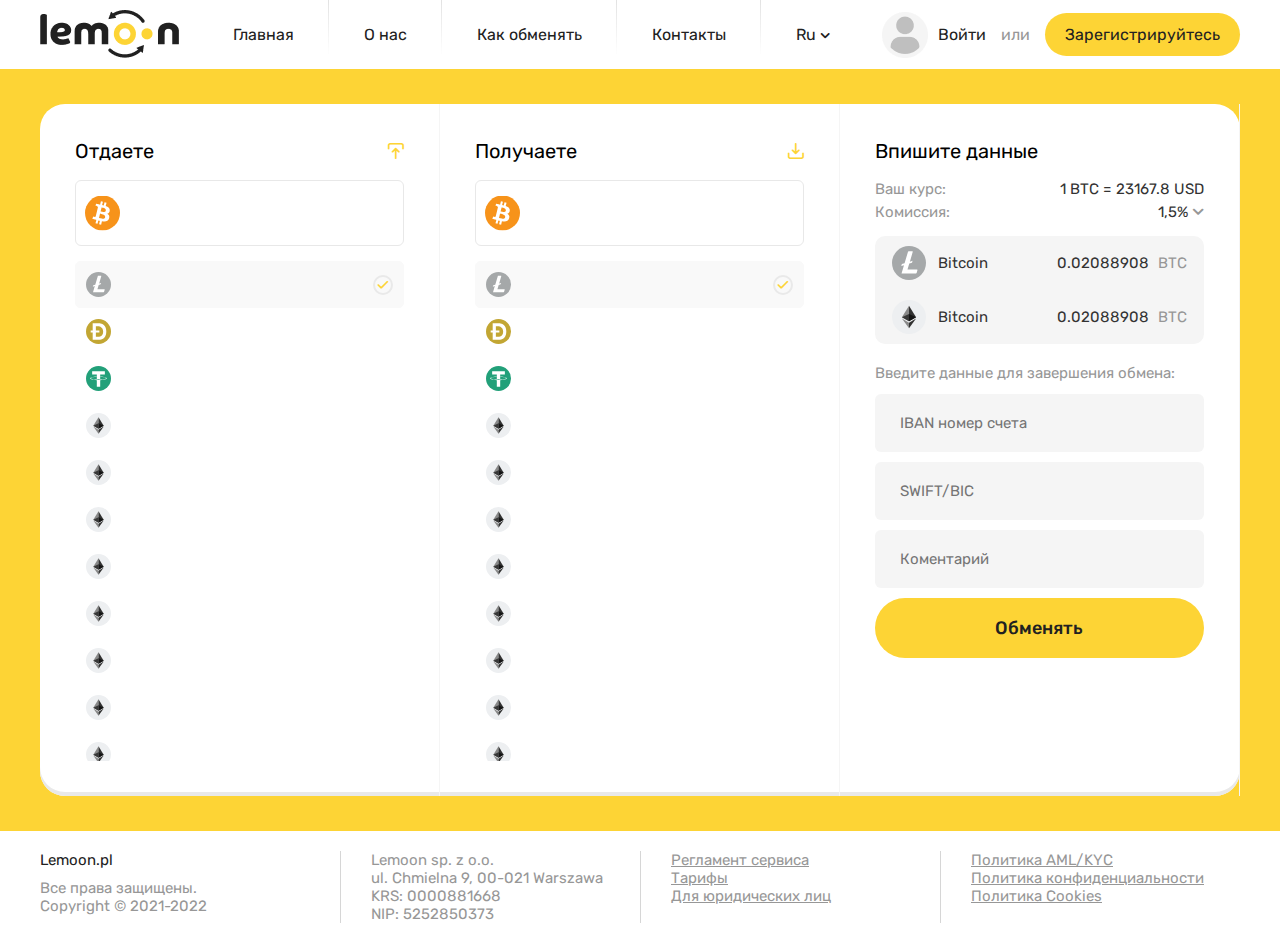
==== index.html @ 30940a83 "Add files via upload" ====
<!DOCTYPE html>

<html lang="ru">
	<!--Заголовок страницы, контейнер для других важных данных (не отображается)-->
	<head>
		<!--Заголовок страницы-->
		<title>Title</title>
		<link
			rel="icon"
			type="image/x-icon"
			sizes="192x192"
			href="img/favicon.ico"
		/>
		<!--===============================-->
		<!--Libs-->

			<!--JQ--><script src="libs/jquery.js"></script>

		<!--===============================-->
		<!--Css-->
			<link rel="stylesheet" href="css/style.css" />
		<!--===============================-->
		<meta charset="utf-8">
		<meta name="viewport" content="width=device-width">
		<meta name="format-detection" content="telephone=no">
	</head>
	<!-- Отображаемое тело страницы -->
	<body>
		<header class="header">
			<div class="container">
				<div class="header__body">
					<div class="menu__icon">
						<span></span>
					</div>
					<a href="" class="header__logo">
						<img src="img/header/Logo.png" alt="">	
					</a>
					<div data-da=".burger__wrapper, 767, last" class="header-nav">
						<a href="" class="header-nav__link">
							Главная
						</a>
						<a href="" class="header-nav__link">
							О нас
						</a>
						<a href="" class="header-nav__link">
							Как обменять
						</a>
						<a href="" class="header-nav__link">
							Контакты
						</a>
						<div data-da=".footer__body, 767, last" class="header-nav__link header-nav-language__wrapper">
							<span class="header-nav-language">
								Ru <span class="icon-pointer"></span>
							</span>
						</div>
					</div>
					<div class="header-button header-button_pc">
						<a href="" class="header-button__link header-button__link_to-come-in">
							<img src="img/header/1.png" alt="	">
							<span>Войти</span>	
						</a>
						<span>или</span>
						<a href="" class="header-button__link header-button__link_register">
							Зарегистрируйтесь
						</a>
					</div>
					<div class="header-button header-button_mb">
						<span class="icon-human-circle"></span>
					</div>

				</div>
				<div class="burger">
					<div class="burger__heder">
						
					</div>
					<div class="burger__wrapper">
						
					</div>
					<div class="burger__footer">
						
					</div>
				</div>
			</div>
		</header>
		<div class="index-calculator">
			<div class="container">
				<div class="index-calculator__body">
					<div class="index-calculator__blok index-calculator-blok-list">
						<div class="index-calculator-blok-list__title">
							<span class="index-calculator-blok-list__title-text">
								Отдаете
							</span>
							<span class="index-calculator-blok-list__title-icon icon-pointer-top"></span>
						</div>
						<div class="index-calculator-blok-list__input">
							<img src="img/index-calculator/5.svg" alt="">
							<input type="" name="">
						</div>
						<div class="index-calculator-blok-list__list">
							<div class="index-calculator-blok-list__link _active">
								<span>
									<img src="img/index-calculator/1.svg" alt="">
									<span class="index-calculator-blok-list__text">
										Bitcoin (BTC)
									</span>
								</span>
								<div class="index-calculator-blok-list__icon">
									<span class="icon-jackdaw-s"></span>
								</div>
							</div>
							<div class="index-calculator-blok-list__link">
								<span>
									<img src="img/index-calculator/2.svg" alt="">
									<span class="index-calculator-blok-list__text">
										Bitcoin (BTC)
									</span>
								</span>
								<div class="index-calculator-blok-list__icon">
									<span class="icon-jackdaw-s"></span>
								</div>
							</div>
							<div class="index-calculator-blok-list__link">
								<span>
									<img src="img/index-calculator/3.svg" alt="">
									<span class="index-calculator-blok-list__text">
										Bitcoin (BTC)
									</span>
								</span>
								<div class="index-calculator-blok-list__icon">
									<span class="icon-jackdaw-s"></span>
								</div>
							</div>
							<div class="index-calculator-blok-list__link">
								<span>
									<img src="img/index-calculator/4.svg" alt="">
									<span class="index-calculator-blok-list__text">
										Bitcoin (BTC)
									</span>
								</span>
								<div class="index-calculator-blok-list__icon">
									<span class="icon-jackdaw-s"></span>
								</div>
							</div>
							<div class="index-calculator-blok-list__link">
								<span>
									<img src="img/index-calculator/4.svg" alt="">
									<span class="index-calculator-blok-list__text">
										Bitcoin (BTC)
									</span>
								</span>
								<div class="index-calculator-blok-list__icon">
									<span class="icon-jackdaw-s"></span>
								</div>
							</div>
							<div class="index-calculator-blok-list__link">
								<span>
									<img src="img/index-calculator/4.svg" alt="">
									<span class="index-calculator-blok-list__text">
										Bitcoin (BTC)
									</span>
								</span>
								<div class="index-calculator-blok-list__icon">
									<span class="icon-jackdaw-s"></span>
								</div>
							</div>
							<div class="index-calculator-blok-list__link">
								<span>
									<img src="img/index-calculator/4.svg" alt="">
									<span class="index-calculator-blok-list__text">
										Bitcoin (BTC)
									</span>
								</span>
								<div class="index-calculator-blok-list__icon">
									<span class="icon-jackdaw-s"></span>
								</div>
							</div>
							<div class="index-calculator-blok-list__link">
								<span>
									<img src="img/index-calculator/4.svg" alt="">
									<span class="index-calculator-blok-list__text">
										Bitcoin (BTC)
									</span>
								</span>
								<div class="index-calculator-blok-list__icon">
									<span class="icon-jackdaw-s"></span>
								</div>
							</div>
							<div class="index-calculator-blok-list__link">
								<span>
									<img src="img/index-calculator/4.svg" alt="">
									<span class="index-calculator-blok-list__text">
										Bitcoin (BTC)
									</span>
								</span>
								<div class="index-calculator-blok-list__icon">
									<span class="icon-jackdaw-s"></span>
								</div>
							</div>
							<div class="index-calculator-blok-list__link">
								<span>
									<img src="img/index-calculator/4.svg" alt="">
									<span class="index-calculator-blok-list__text">
										Bitcoin (BTC)
									</span>
								</span>
								<div class="index-calculator-blok-list__icon">
									<span class="icon-jackdaw-s"></span>
								</div>
							</div>
							<div class="index-calculator-blok-list__link">
								<span>
									<img src="img/index-calculator/4.svg" alt="">
									<span class="index-calculator-blok-list__text">
										Bitcoin (BTC)
									</span>
								</span>
								<div class="index-calculator-blok-list__icon">
									<span class="icon-jackdaw-s"></span>
								</div>
							</div>
							<div class="index-calculator-blok-list__link">
								<span>
									<img src="img/index-calculator/4.svg" alt="">
									<span class="index-calculator-blok-list__text">
										Bitcoin (BTC)
									</span>
								</span>
								<div class="index-calculator-blok-list__icon">
									<span class="icon-jackdaw-s"></span>
								</div>
							</div>
							<div class="index-calculator-blok-list__link">
								<span>
									<img src="img/index-calculator/4.svg" alt="">
									<span class="index-calculator-blok-list__text">
										Bitcoin (BTC)
									</span>
								</span>
								<div class="index-calculator-blok-list__icon">
									<span class="icon-jackdaw-s"></span>
								</div>
							</div>
							<div class="index-calculator-blok-list__link">
								<span>
									<img src="img/index-calculator/4.svg" alt="">
									<span class="index-calculator-blok-list__text">
										Bitcoin (BTC)
									</span>
								</span>
								<div class="index-calculator-blok-list__icon">
									<span class="icon-jackdaw-s"></span>
								</div>
							</div>
							<div class="index-calculator-blok-list__link">
								<span>
									<img src="img/index-calculator/4.svg" alt="">
									<span class="index-calculator-blok-list__text">
										Bitcoin (BTC)
									</span>
								</span>
								<div class="index-calculator-blok-list__icon">
									<span class="icon-jackdaw-s"></span>
								</div>
							</div>
							<div class="index-calculator-blok-list__link">
								<span>
									<img src="img/index-calculator/4.svg" alt="">
									<span class="index-calculator-blok-list__text">
										Bitcoin (BTC)
									</span>
								</span>
								<div class="index-calculator-blok-list__icon">
									<span class="icon-jackdaw-s"></span>
								</div>
							</div>
							<div class="index-calculator-blok-list__link">
								<span>
									<img src="img/index-calculator/4.svg" alt="">
									<span class="index-calculator-blok-list__text">
										Bitcoin (BTC)
									</span>
								</span>
								<div class="index-calculator-blok-list__icon">
									<span class="icon-jackdaw-s"></span>
								</div>
							</div>
						</div>
					</div>
					<div class="index-calculator__blok index-calculator-blok-list">
						<div class="index-calculator-blok-list__title">
							<span class="index-calculator-blok-list__title-text">
								Получаете
							</span>
							<span class="index-calculator-blok-list__title-icon icon-pointer-botom"></span>
						</div>
						<div class="index-calculator-blok-list__input">
							<img src="img/index-calculator/5.svg" alt="">
							<input type="" name="">
						</div>
						<div class="index-calculator-blok-list__list">
							<div class="index-calculator-blok-list__link _active">
								<span>
									<img src="img/index-calculator/1.svg" alt="">
									<span class="index-calculator-blok-list__text">
										Bitcoin (BTC)
									</span>
								</span>
								<div class="index-calculator-blok-list__icon">
									<span class="icon-jackdaw-s"></span>
								</div>
							</div>
							<div class="index-calculator-blok-list__link">
								<span>
									<img src="img/index-calculator/2.svg" alt="">
									<span class="index-calculator-blok-list__text">
										Bitcoin (BTC)
									</span>
								</span>
								<div class="index-calculator-blok-list__icon">
									<span class="icon-jackdaw-s"></span>
								</div>
							</div>
							<div class="index-calculator-blok-list__link">
								<span>
									<img src="img/index-calculator/3.svg" alt="">
									<span class="index-calculator-blok-list__text">
										Bitcoin (BTC)
									</span>
								</span>
								<div class="index-calculator-blok-list__icon">
									<span class="icon-jackdaw-s"></span>
								</div>
							</div>
							<div class="index-calculator-blok-list__link">
								<span>
									<img src="img/index-calculator/4.svg" alt="">
									<span class="index-calculator-blok-list__text">
										Bitcoin (BTC)
									</span>
								</span>
								<div class="index-calculator-blok-list__icon">
									<span class="icon-jackdaw-s"></span>
								</div>
							</div>
							<div class="index-calculator-blok-list__link">
								<span>
									<img src="img/index-calculator/4.svg" alt="">
									<span class="index-calculator-blok-list__text">
										Bitcoin (BTC)
									</span>
								</span>
								<div class="index-calculator-blok-list__icon">
									<span class="icon-jackdaw-s"></span>
								</div>
							</div>
							<div class="index-calculator-blok-list__link">
								<span>
									<img src="img/index-calculator/4.svg" alt="">
									<span class="index-calculator-blok-list__text">
										Bitcoin (BTC)
									</span>
								</span>
								<div class="index-calculator-blok-list__icon">
									<span class="icon-jackdaw-s"></span>
								</div>
							</div>
							<div class="index-calculator-blok-list__link">
								<span>
									<img src="img/index-calculator/4.svg" alt="">
									<span class="index-calculator-blok-list__text">
										Bitcoin (BTC)
									</span>
								</span>
								<div class="index-calculator-blok-list__icon">
									<span class="icon-jackdaw-s"></span>
								</div>
							</div>
							<div class="index-calculator-blok-list__link">
								<span>
									<img src="img/index-calculator/4.svg" alt="">
									<span class="index-calculator-blok-list__text">
										Bitcoin (BTC)
									</span>
								</span>
								<div class="index-calculator-blok-list__icon">
									<span class="icon-jackdaw-s"></span>
								</div>
							</div>
							<div class="index-calculator-blok-list__link">
								<span>
									<img src="img/index-calculator/4.svg" alt="">
									<span class="index-calculator-blok-list__text">
										Bitcoin (BTC)
									</span>
								</span>
								<div class="index-calculator-blok-list__icon">
									<span class="icon-jackdaw-s"></span>
								</div>
							</div>
							<div class="index-calculator-blok-list__link">
								<span>
									<img src="img/index-calculator/4.svg" alt="">
									<span class="index-calculator-blok-list__text">
										Bitcoin (BTC)
									</span>
								</span>
								<div class="index-calculator-blok-list__icon">
									<span class="icon-jackdaw-s"></span>
								</div>
							</div>
							<div class="index-calculator-blok-list__link">
								<span>
									<img src="img/index-calculator/4.svg" alt="">
									<span class="index-calculator-blok-list__text">
										Bitcoin (BTC)
									</span>
								</span>
								<div class="index-calculator-blok-list__icon">
									<span class="icon-jackdaw-s"></span>
								</div>
							</div>
							<div class="index-calculator-blok-list__link">
								<span>
									<img src="img/index-calculator/4.svg" alt="">
									<span class="index-calculator-blok-list__text">
										Bitcoin (BTC)
									</span>
								</span>
								<div class="index-calculator-blok-list__icon">
									<span class="icon-jackdaw-s"></span>
								</div>
							</div>
							<div class="index-calculator-blok-list__link">
								<span>
									<img src="img/index-calculator/4.svg" alt="">
									<span class="index-calculator-blok-list__text">
										Bitcoin (BTC)
									</span>
								</span>
								<div class="index-calculator-blok-list__icon">
									<span class="icon-jackdaw-s"></span>
								</div>
							</div>
							<div class="index-calculator-blok-list__link">
								<span>
									<img src="img/index-calculator/4.svg" alt="">
									<span class="index-calculator-blok-list__text">
										Bitcoin (BTC)
									</span>
								</span>
								<div class="index-calculator-blok-list__icon">
									<span class="icon-jackdaw-s"></span>
								</div>
							</div>
							<div class="index-calculator-blok-list__link">
								<span>
									<img src="img/index-calculator/4.svg" alt="">
									<span class="index-calculator-blok-list__text">
										Bitcoin (BTC)
									</span>
								</span>
								<div class="index-calculator-blok-list__icon">
									<span class="icon-jackdaw-s"></span>
								</div>
							</div>
							<div class="index-calculator-blok-list__link">
								<span>
									<img src="img/index-calculator/4.svg" alt="">
									<span class="index-calculator-blok-list__text">
										Bitcoin (BTC)
									</span>
								</span>
								<div class="index-calculator-blok-list__icon">
									<span class="icon-jackdaw-s"></span>
								</div>
							</div>
							<div class="index-calculator-blok-list__link">
								<span>
									<img src="img/index-calculator/4.svg" alt="">
									<span class="index-calculator-blok-list__text">
										Bitcoin (BTC)
									</span>
								</span>
								<div class="index-calculator-blok-list__icon">
									<span class="icon-jackdaw-s"></span>
								</div>
							</div>
						</div>
					</div>
					<div class="index-calculator__blok index-calculator-blok-form">
						<div class="index-calculator-blok-list__title">
							<span class="index-calculator-blok-list__title-text">
								Впишите данные
							</span>
						</div>
						<div class="index-calculator-blok-form__well">
							<span class="index-calculator-blok-form__well-title">
								Ваш курс:
							</span>
							<span class="index-calculator-blok-form__well-values">
								1 BTC = 23167.8 USD
							</span>
						</div>
						<div class="index-calculator-blok-form__commission">
							<span class="index-calculator-blok-form__commission-title">
								Комиссия:
							</span>
							<span class="index-calculator-blok-form__commission-values">
								1,5% <span class="icon-pointer"></span>
							</span>
						</div>
						<div class="index-calculator-current-values">
							<div class="index-calculator-current-values__blok">
								<span class="index-calculator-current-values__left">
									<img src="img/index-calculator/1.svg" alt="">
									<span>
										Bitcoin
									</span>
								</span>
								<span class="index-calculator-current-values__right">
									<span class="index-calculator-current-values__number">
										0.02088908
									</span>
									<span class="index-calculator-current-values__text">
										BTC
									</span>
								</span>
							</div>
							<div class="index-calculator-current-values__blok">
								<span class="index-calculator-current-values__left">
									<img src="img/index-calculator/4.svg" alt="">
									<span>
										Bitcoin
									</span>
								</span>
								<span class="index-calculator-current-values__right">
									<span class="index-calculator-current-values__number">
										0.02088908
									</span>
									<span class="index-calculator-current-values__text">
										BTC
									</span>
								</span>
							</div>
						</div>
						<div class="index-calculator-blok-form-wrapper">
							<div class="index-calculator-blok-form-wrapper__title">
								Введите данные для завершения обмена:
							</div>
							<div class="index-calculator-blok-form-wrapper__input">
								<input type="" placeholder="IBAN номер счета">
							</div>
							<div class="index-calculator-blok-form-wrapper__input">
								<input type="" placeholder="SWIFT/BIC">
							</div>
							<div class="index-calculator-blok-form-wrapper__input">
								<input type="" placeholder="Коментарий">
							</div>
							<button class="index-calculator-blok-form-wrapper__button">
								Обменять
							</button>
						</div>
					</div>
				</div>
			</div>
		</div>
		<footer class="footer">
			<div class="container">
				<div class="footer__body">
					<div class="footer-text">
						<div class="footer-text__title">
							Lemoon.pl
						</div>
						<div class="footer-text__content">
							Все права защищены. <br>
							<span>Copyright © 2021-2022</span>
						</div>
					</div>
					<div data-da=".burger__wrapper, 767, last" class="footer__content">
						<div class="footer__blok footer-blok">
							<span class="footer-blok__text">
								Lemoon sp. z o.o. <br>
								ul. Chmielna 9, 00-021 Warszawa <br>
								KRS: 0000881668 <br>
								NIP: 5252850373
							</span>
						</div>
						<div class="footer__blok footer-blok">
							<div class="footer-blok__link">
								<a href="">Регламент сервиса</a>
							</div>
							<div class="footer-blok__link">
								<a href="">Тарифы</a>
							</div>
							<div class="footer-blok__link">
								<a href="">Для юридических лиц</a>
							</div>
						</div>
						<div class="footer__blok footer-blok">
							<div class="footer-blok__link">
								<a href="">Политика AML/KYC</a>
							</div>
							<div class="footer-blok__link">
								<a href="">Политика конфиденциальности</a>
							</div>
							<div class="footer-blok__link">
								<a href="">Политика Cookies</a>
							</div>
						</div>
					</div>
				</div>
			</div>
		</footer>
		<script src="js/custom.js"></script>
	</body>
</html>
---- css/style.css ----
@charset "UTF-8";
/*Обнуление*/
@import url("https://fonts.googleapis.com/css2?family=Inter:wght@500&family=Rubik:wght@400;500;700&display=swap");
* {
  padding: 0;
  margin: 0;
  border: 0; }

*, *:before, *:after {
  -moz-box-sizing: border-box;
  -webkit-box-sizing: border-box;
  box-sizing: border-box; }

:focus, :active {
  outline: none; }

a:focus, a:active {
  outline: none; }

nav, footer, header, aside {
  display: block; }

html, body {
  height: 100%;
  width: 100%;
  font-size: 100%;
  line-height: 1;
  font-size: 14px;
  -ms-text-size-adjust: 100%;
  -moz-text-size-adjust: 100%;
  -webkit-text-size-adjust: 100%; }

input, button, textarea {
  font-family: inherit; }

input::-ms-clear {
  display: none; }

button {
  cursor: pointer; }

button::-moz-focus-inner {
  padding: 0;
  border: 0; }

a, a:visited {
  text-decoration: none; }

a:hover {
  text-decoration: none; }

ul li {
  list-style: none; }

img {
  vertical-align: top; }

h1, h2, h3, h4, h5, h6 {
  font-size: inherit;
  font-weight: inherit; }

/*--------------------*/
/*Адаптив изображений*/
.ibg {
  background-position: center;
  background-size: cover;
  background-repeat: no-repeat;
  position: relative; }

.ibg img {
  width: 0;
  height: 0;
  position: absolute;
  top: 0;
  left: 0;
  opacity: 0;
  visibility: hidden; }

/*--------------------*/
body {
  background: #FDD435; }

@font-face {
  font-family: 'icomoon';
  src: url("../fonts/icomoon.eot?5pulu3");
  src: url("../fonts/icomoon.eot?5pulu3#iefix") format("embedded-opentype"), url("../fonts/icomoon.ttf?5pulu3") format("truetype"), url("../fonts/icomoon.woff?5pulu3") format("woff"), url("../fonts/icomoon.svg?5pulu3#icomoon") format("svg");
  font-weight: normal;
  font-style: normal;
  font-display: block; }

[class^="icon-"], [class*=" icon-"] {
  font-family: 'icomoon' !important;
  speak: never;
  font-style: normal;
  font-weight: normal;
  font-variant: normal;
  text-transform: none;
  line-height: 1;
  -webkit-font-smoothing: antialiased;
  -moz-osx-font-smoothing: grayscale; }

.icon-letter:before {
  content: "\e900"; }

.icon-jackdaw-s:before {
  content: "\e901"; }

.icon-square-cross:before {
  content: "\e902"; }

.icon-square-jackdaw:before {
  content: "\e903"; }

.icon-document:before {
  content: "\e904"; }

.icon-lock:before {
  content: "\e905"; }

.icon-human:before {
  content: "\e906"; }

.icon-check:before {
  content: "\e907"; }

.icon-human-circle:before {
  content: "\e908"; }

.icon-exit:before {
  content: "\e909"; }

.icon-message:before {
  content: "\e90a"; }

.icon-pointer-locality:before {
  content: "\e90b"; }

.icon-human-square:before {
  content: "\e90c"; }

.icon-telephone:before {
  content: "\e90d"; }

.icon-twitter:before {
  content: "\e90e"; }

.icon-telegram:before {
  content: "\e90f"; }

.icon-facebook:before {
  content: "\e910"; }

.icon-instagram:before {
  content: "\e911"; }

.icon-jackdaw-circle:before {
  content: "\e912"; }

.icon-watsap:before {
  content: "\e913"; }

.icon-telephone-2:before {
  content: "\e914"; }

.icon-mail:before {
  content: "\e915"; }

.icon-jackdaw-b:before {
  content: "\e916"; }

.icon-pointer-botom:before {
  content: "\e917"; }

.icon-pointer-top:before {
  content: "\e918"; }

.icon-pointer:before {
  content: "\e919"; }

body {
  font-family: 'Rubik', sans-serif; }

.container {
  max-width: 1240px;
  margin: 0 auto;
  padding: 0 20px; }

@media (max-width: 1240px) {
  .container {
    max-width: 1064px; } }

@media (max-width: 1064px) {
  .container {
    max-width: 807px; } }

@media (max-width: 767px) {
  .container {
    max-width: none;
    padding: 0 15px; } }

body {
  display: -webkit-box;
  display: -ms-flexbox;
  display: flex;
  -webkit-box-pack: justify;
  -ms-flex-pack: justify;
  justify-content: space-between;
  -webkit-box-orient: vertical;
  -webkit-box-direction: normal;
  -ms-flex-direction: column;
  flex-direction: column; }

.header {
  background: #fff; }
  @media (max-width: 767px) {
    .header {
      padding: 8px 0; } }

.header__body {
  font-size: 0;
  display: -webkit-box;
  display: -ms-flexbox;
  display: flex;
  -webkit-box-pack: justify;
  -ms-flex-pack: justify;
  justify-content: space-between;
  -webkit-box-align: center;
  -ms-flex-align: center;
  align-items: center; }

@media (max-width: 1240px) {
  .header__logo {
    -webkit-box-flex: 0;
    -ms-flex: 0 0 10%;
    flex: 0 0 10%; }
    .header__logo img {
      width: 100%; } }

@media (max-width: 767px) {
  .header__logo img {
    width: 100px; } }

.header-nav {
  font-size: 0;
  display: -webkit-box;
  display: -ms-flexbox;
  display: flex;
  -webkit-box-pack: justify;
  -ms-flex-pack: justify;
  justify-content: space-between;
  -webkit-box-align: center;
  -ms-flex-align: center;
  align-items: center; }

.header-nav__link {
  font-family: Rubik;
  font-size: 16px;
  font-weight: 400;
  line-height: 19px;
  color: #212121;
  padding: 25px 35px;
  position: relative; }
  .header-nav__link:before {
    content: "";
    background-image: url("../img/header/Line.png");
    position: absolute;
    background-position: center;
    background-size: cover;
    background-repeat: no-repeat;
    right: 0;
    top: 0;
    height: 100%;
    width: 1px; }
  .header-nav__link:last-child:before {
    display: none; }
  @media (max-width: 1240px) {
    .header-nav__link {
      padding: 15px 20px; } }
  @media (max-width: 1064px) {
    .header-nav__link {
      font-size: 12px;
      padding: 10px 15px; } }

.header-button {
  font-size: 0;
  display: -webkit-box;
  display: -ms-flexbox;
  display: flex;
  -webkit-box-pack: justify;
  -ms-flex-pack: justify;
  justify-content: space-between;
  -webkit-box-align: center;
  -ms-flex-align: center;
  align-items: center; }
  .header-button > span {
    font-family: Rubik;
    font-size: 16px;
    font-weight: 400;
    line-height: 19px;
    color: #979797;
    margin: 0 15px; }
  @media (max-width: 1240px) {
    .header-button > span {
      margin: 0 8px; } }
  @media (max-width: 1064px) {
    .header-button > span {
      font-size: 12px;
      margin: 0 5px; } }

@media (max-width: 767px) {
  .header-button_pc {
    display: none; } }

.header-button_mb {
  display: none; }
  @media (max-width: 767px) {
    .header-button_mb {
      display: block; } }

.header-button__link {
  display: -webkit-box;
  display: -ms-flexbox;
  display: flex;
  -webkit-box-align: center;
  -ms-flex-align: center;
  align-items: center; }

.header-button__link_to-come-in {
  font-family: Rubik;
  font-size: 16px;
  font-weight: 400;
  line-height: 19px;
  color: #212121; }
  .header-button__link_to-come-in img {
    margin-right: 10px; }
  @media (max-width: 1240px) {
    .header-button__link_to-come-in img {
      width: 34px; } }
  @media (max-width: 1064px) {
    .header-button__link_to-come-in {
      font-size: 12px; }
      .header-button__link_to-come-in img {
        width: 24px; } }

.header-button__link_register {
  font-family: Rubik;
  font-size: 16px;
  font-weight: 400;
  line-height: 19px;
  color: #212121;
  background: #FDD435;
  padding: 12px 20px;
  border-radius: 35px; }
  @media (max-width: 1240px) {
    .header-button__link_register {
      padding: 8px 15px; } }
  @media (max-width: 1064px) {
    .header-button__link_register {
      font-size: 12px;
      padding: 5px 10px; } }

@media (max-width: 767px) {
  .header-nav-language__wrapper {
    padding: 0; } }

.header-nav-language span {
  font-size: 10px; }

@media (max-width: 1064px) {
  .header-nav-language span {
    font-size: 6px; } }

.menu__icon {
  display: none; }

.burger {
  display: none; }

@media (max-width: 767px) {
  .menu__icon {
    display: block;
    z-index: 5;
    position: relative;
    width: 22px;
    height: 15px;
    cursor: pointer; }
  .menu__icon span,
  .menu__icon::before,
  .menu__icon::after {
    left: 0;
    position: absolute;
    height: 10%;
    width: 100%;
    -webkit-transition: all 0.3s ease 0s;
    -o-transition: all 0.3s ease 0s;
    transition: all 0.3s ease 0s;
    background: #000; }
  .menu__icon::before,
  .menu__icon::after {
    content: ""; }
  .menu__icon::before {
    top: 0; }
  .menu__icon::after {
    bottom: 0; }
  .menu__icon span {
    top: 50%;
    -webkit-transform: scale(1) translate(0px, -50%);
    -ms-transform: scale(1) translate(0px, -50%);
    transform: scale(1) translate(0px, -50%); }
  .menu__icon._active span {
    -webkit-transform: scale(0) translate(0px, -50%);
    -ms-transform: scale(0) translate(0px, -50%);
    transform: scale(0) translate(0px, -50%); }
  .menu__icon._active::before {
    top: 50%;
    -webkit-transform: rotate(-45deg) translate(0px, -50%);
    -ms-transform: rotate(-45deg) translate(0px, -50%);
    transform: rotate(-45deg) translate(0px, -50%); }
  .menu__icon._active::after {
    bottom: 50%;
    -webkit-transform: rotate(45deg) translate(0px, 50%);
    -ms-transform: rotate(45deg) translate(0px, 50%);
    transform: rotate(45deg) translate(0px, 50%); }
  .menu__body {
    position: fixed;
    top: 0;
    left: -100%;
    width: 100%;
    height: 100%;
    background: rgba(0, 0, 0, 0.9);
    padding: 100px 30px 30px 30px;
    -webkit-transition: 0.3s;
    -o-transition: 0.3s;
    transition: 0.3s;
    overflow: auto; }
  .menu__body._active {
    left: 0; }
  .menu__body::before {
    content: "";
    position: fixed;
    width: 100%;
    top: 0;
    left: 0;
    height: 70px;
    background: #912105;
    z-index: 2; }
  .menu__list > li {
    -ms-flex-wrap: wrap;
    flex-wrap: wrap;
    margin: 0 0 30px 0; }
  .menu__list > li._active .menu__sub-list {
    display: block; }
  .menu__list > li:last-child {
    margin-bottom: 0; }
  .menu__link {
    font-size: 24px; }
  .menu__sub-list {
    position: relative;
    background: #fff;
    -webkit-box-flex: 1;
    -ms-flex: 1 1 100%;
    flex: 1 1 100%;
    margin: 20px 0 0 0;
    display: none; }
  .menu__sub-link {
    font-size: 20px;
    color: #000; } }

.index-calculator {
  padding: 35px 0; }

.index-calculator__body {
  background: #fff;
  border-radius: 25px;
  -webkit-box-shadow: 0px -5px 0px 0px #D6D6D6 inset;
  box-shadow: 0px -5px 0px 0px #D6D6D6 inset;
  -webkit-box-shadow: 0px -4px 0px 0px #E9E9E9 inset;
  box-shadow: 0px -4px 0px 0px #E9E9E9 inset;
  font-size: 0;
  display: -webkit-box;
  display: -ms-flexbox;
  display: flex;
  -webkit-box-pack: justify;
  -ms-flex-pack: justify;
  justify-content: space-between; }
  @media (max-width: 1064px) {
    .index-calculator__body {
      -ms-flex-wrap: wrap;
      flex-wrap: wrap; } }

.index-calculator__blok {
  -webkit-box-flex: 0;
  -ms-flex: 0 0 33.333%;
  flex: 0 0 33.333%;
  padding: 35px 35px;
  border-right: 1px solid #F5F5F5; }
  @media (max-width: 1064px) {
    .index-calculator__blok {
      padding: 35px 15px;
      -webkit-box-flex: 0;
      -ms-flex: 0 0 100%;
      flex: 0 0 100%; } }
  @media (max-width: 520px) {
    .index-calculator__blok {
      padding: 15px; } }

@media (max-width: 1064px) {
  .index-calculator-blok-list {
    -webkit-box-flex: 0;
    -ms-flex: 0 0 50%;
    flex: 0 0 50%; } }

@media (max-width: 520px) {
  .index-calculator-blok-list {
    -webkit-box-flex: 0;
    -ms-flex: 0 0 100%;
    flex: 0 0 100%;
    padding: 15px; } }

.index-calculator-blok-list__title {
  font-size: 0;
  display: -webkit-box;
  display: -ms-flexbox;
  display: flex;
  -webkit-box-pack: justify;
  -ms-flex-pack: justify;
  justify-content: space-between;
  -webkit-box-align: center;
  -ms-flex-align: center;
  align-items: center;
  margin-bottom: 17px; }

.index-calculator-blok-list__title-text {
  font-family: Rubik;
  font-size: 20px;
  font-weight: 400;
  line-height: 24px;
  color: #000; }

.index-calculator-blok-list__title-icon {
  font-size: 16px;
  color: #FDD435; }

.index-calculator-blok-list__input {
  width: 100%;
  position: relative;
  margin-bottom: 15px; }
  .index-calculator-blok-list__input input {
    padding: 20px;
    padding-left: 55px;
    border: 1px solid #E8E8E8;
    width: 100%;
    border-radius: 6px;
    position: relative;
    z-index: 2;
    background: none;
    font-family: Rubik;
    font-size: 20px;
    font-weight: 400;
    line-height: 24px;
    color: #000; }
  .index-calculator-blok-list__input img {
    z-index: 0;
    width: 35px;
    position: absolute;
    left: 10px;
    top: 50%;
    -webkit-transform: translateY(-50%);
    -ms-transform: translateY(-50%);
    transform: translateY(-50%); }

.index-calculator-blok-list__list {
  max-height: 500px;
  overflow: auto; }
  @media (max-width: 520px) {
    .index-calculator-blok-list__list {
      display: none; } }

.index-calculator-blok-list__link {
  padding: 10px;
  border-radius: 5px;
  position: relative;
  border: 1px solid #fff;
  -webkit-transition: all 0.1s ease 0s;
  -o-transition: all 0.1s ease 0s;
  transition: all 0.1s ease 0s; }
  .index-calculator-blok-list__link._active {
    background: #F9F9F9;
    border: 1px solid #F9F9F9 !important; }
  .index-calculator-blok-list__link._active .index-calculator-blok-list__icon {
    opacity: 1;
    color: #FDD435 !important; }
  .index-calculator-blok-list__link:hover {
    border: 1px solid #FDD435; }
  .index-calculator-blok-list__link:hover .index-calculator-blok-list__icon {
    opacity: 1;
    color: #E9E9E9; }
  .index-calculator-blok-list__link img {
    width: 25px; }

.index-calculator-blok-list__icon {
  position: absolute;
  right: 10px;
  top: 50%;
  -webkit-transform: translateY(-50%);
  -ms-transform: translateY(-50%);
  transform: translateY(-50%);
  font-size: 12px;
  width: 20px;
  height: 20px;
  border-radius: 50%;
  border: 2px solid #E9E9E9;
  -webkit-transition: all 0.1s ease 0s;
  -o-transition: all 0.1s ease 0s;
  transition: all 0.1s ease 0s;
  color: #E9E9E9;
  display: -webkit-box;
  display: -ms-flexbox;
  display: flex;
  -webkit-box-pack: center;
  -ms-flex-pack: center;
  justify-content: center;
  -webkit-box-align: center;
  -ms-flex-align: center;
  align-items: center;
  opacity: 0; }

.index-calculator-blok-form__well {
  font-size: 0;
  display: -webkit-box;
  display: -ms-flexbox;
  display: flex;
  -webkit-box-pack: justify;
  -ms-flex-pack: justify;
  justify-content: space-between;
  -webkit-box-align: center;
  -ms-flex-align: center;
  align-items: center;
  margin-bottom: 5px; }

.index-calculator-blok-form__well-title {
  font-family: Rubik;
  font-size: 15px;
  font-weight: 400;
  line-height: 18px;
  color: #979797; }

.index-calculator-blok-form__well-values {
  font-family: Rubik;
  font-size: 15px;
  font-weight: 400;
  line-height: 18px;
  color: #333; }

.index-calculator-blok-form__commission {
  font-size: 0;
  display: -webkit-box;
  display: -ms-flexbox;
  display: flex;
  -webkit-box-pack: justify;
  -ms-flex-pack: justify;
  justify-content: space-between;
  -webkit-box-align: center;
  -ms-flex-align: center;
  align-items: center;
  margin-bottom: 15px; }

.index-calculator-blok-form__commission-title {
  font-family: Rubik;
  font-size: 15px;
  font-weight: 400;
  line-height: 18px;
  color: #979797; }

.index-calculator-blok-form__commission-values {
  font-family: Rubik;
  font-size: 15px;
  font-weight: 400;
  line-height: 18px;
  color: #333; }
  .index-calculator-blok-form__commission-values span {
    font-size: 12px;
    color: #979797; }

.index-calculator-current-values {
  background: #F5F5F5;
  border-radius: 10px; }

.index-calculator-current-values__blok {
  padding: 10px 17px;
  font-size: 0;
  display: -webkit-box;
  display: -ms-flexbox;
  display: flex;
  -webkit-box-pack: justify;
  -ms-flex-pack: justify;
  justify-content: space-between;
  -webkit-box-align: center;
  -ms-flex-align: center;
  align-items: center; }

.index-calculator-current-values__left {
  font-size: 0;
  display: -webkit-box;
  display: -ms-flexbox;
  display: flex;
  -webkit-box-align: center;
  -ms-flex-align: center;
  align-items: center; }
  .index-calculator-current-values__left img {
    width: 34px;
    margin-right: 12px; }
  .index-calculator-current-values__left span {
    font-family: Rubik;
    font-size: 15px;
    font-weight: 400;
    line-height: 18px;
    color: #333; }

.index-calculator-current-values__number {
  font-family: Rubik;
  font-size: 15px;
  font-weight: 400;
  line-height: 18px;
  color: #333;
  margin-right: 5px; }

.index-calculator-current-values__text {
  font-family: Rubik;
  font-size: 15px;
  font-weight: 400;
  line-height: 18px;
  color: #979797; }

.index-calculator-blok-form-wrapper {
  margin: 20px 0; }

.index-calculator-blok-form-wrapper__title {
  font-family: Rubik;
  font-size: 15px;
  font-weight: 400;
  line-height: 18px;
  color: #979797;
  margin-bottom: 12px; }

.index-calculator-blok-form-wrapper__input input {
  width: 100%;
  background: #F5F5F5;
  border-radius: 6px;
  padding: 20px 25px;
  margin-bottom: 10px;
  font-family: Rubik;
  font-size: 15px;
  font-weight: 400;
  line-height: 18px;
  color: #979797; }

.index-calculator-blok-form-wrapper__button {
  font-family: Rubik;
  font-size: 18px;
  font-weight: 500;
  line-height: 21px;
  color: #212121;
  background: #FDD435;
  width: 100%;
  height: 60px;
  border-radius: 35px; }

.footer {
  background: #fff;
  padding: 20px 0; }
  @media (max-width: 767px) {
    .footer {
      padding: 8px 0; } }

.footer__body {
  font-size: 0;
  display: -webkit-box;
  display: -ms-flexbox;
  display: flex;
  -webkit-box-pack: justify;
  -ms-flex-pack: justify;
  justify-content: space-between; }
  @media (max-width: 767px) {
    .footer__body {
      -webkit-box-align: center;
      -ms-flex-align: center;
      align-items: center; } }

.footer-text {
  -webkit-box-flex: 0;
  -ms-flex: 0 0 20%;
  flex: 0 0 20%; }
  @media (max-width: 767px) {
    .footer-text {
      -webkit-box-flex: 0;
      -ms-flex: 0 0 70%;
      flex: 0 0 70%; } }

.footer-text__title {
  font-family: Rubik;
  font-size: 15px;
  font-weight: 400;
  line-height: 18px;
  color: #212121;
  margin-bottom: 10px; }
  @media (max-width: 1064px) {
    .footer-text__title {
      margin-bottom: 7px; } }
  @media (max-width: 767px) {
    .footer-text__title {
      display: none; } }

.footer-text__content {
  font-family: Rubik;
  font-size: 15px;
  font-weight: 400;
  line-height: 18px;
  color: #979797; }
  @media (max-width: 1064px) {
    .footer-text__content {
      font-size: 12px;
      line-height: 14px; } }
  @media (max-width: 767px) {
    .footer-text__content span {
      color: #212121; } }

.footer__content {
  font-size: 0;
  display: -webkit-box;
  display: -ms-flexbox;
  display: flex;
  -webkit-box-pack: justify;
  -ms-flex-pack: justify;
  justify-content: space-between;
  -webkit-box-flex: 0;
  -ms-flex: 0 0 75%;
  flex: 0 0 75%; }

.footer__blok {
  -webkit-box-flex: 0;
  -ms-flex: 0 0 33.333%;
  flex: 0 0 33.333%;
  padding: 0 30px;
  border-left: 1px solid #D6D6D6; }
  .footer__blok:last-child {
    padding-right: 0; }
  @media (max-width: 1064px) {
    .footer__blok {
      padding: 0 20px; } }

.footer-blok__text {
  font-family: Rubik;
  font-size: 15px;
  font-weight: 400;
  line-height: 18px;
  color: #979797; }
  @media (max-width: 1064px) {
    .footer-blok__text {
      font-size: 12px;
      line-height: 14px; } }

.footer-blok__link {
  display: block; }
  .footer-blok__link a {
    font-family: Rubik;
    font-size: 15px;
    font-weight: 400;
    line-height: 18px;
    color: #979797;
    text-decoration: underline !important; }
  @media (max-width: 1064px) {
    .footer-blok__link a {
      font-size: 12px;
      line-height: 14px; } }
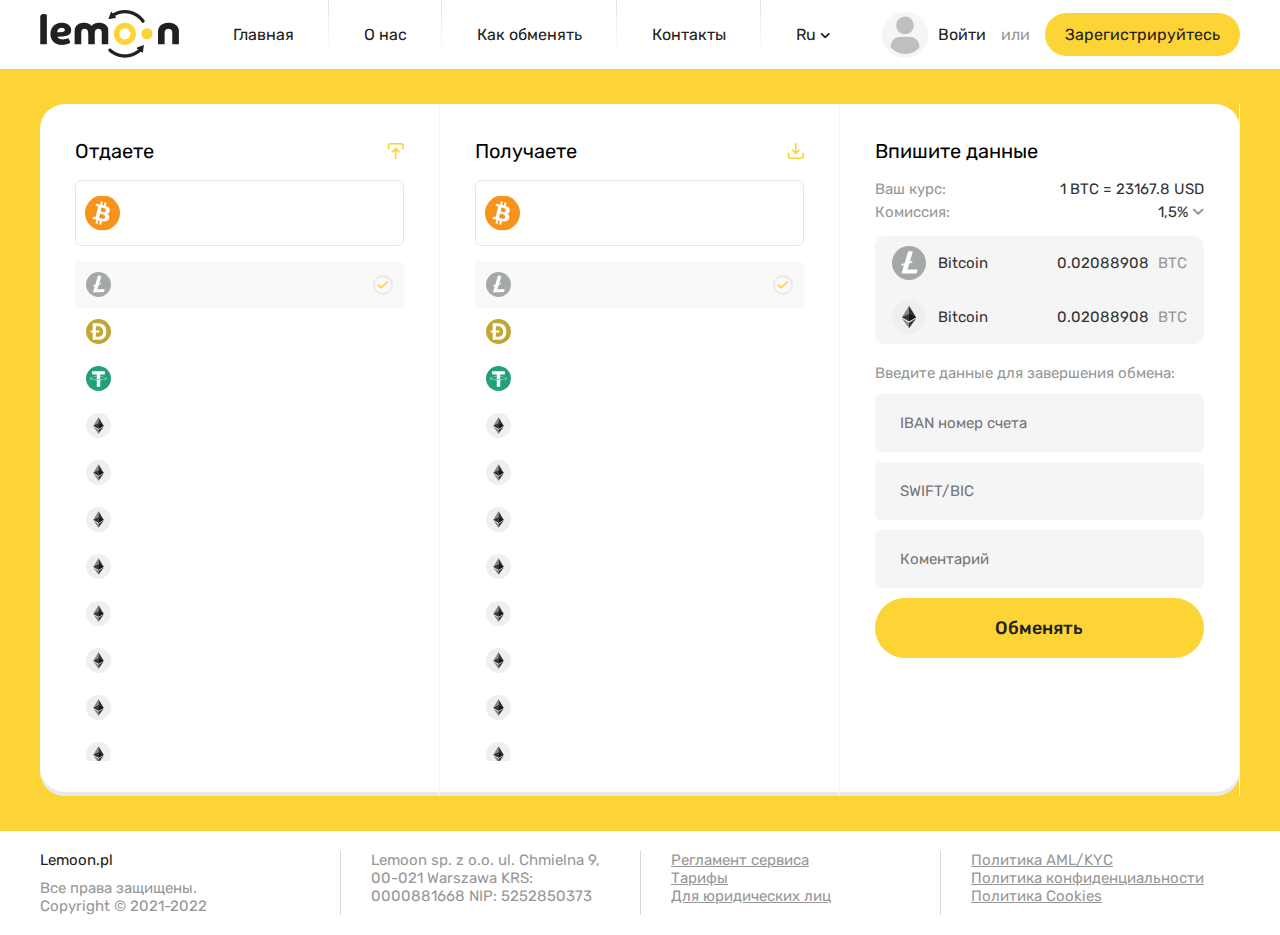
==== commit fdd79f2e: "Add files via upload" ====
--- a/index.html
+++ b/index.html
@@ -69,12 +69,12 @@
 					</div>
 
 				</div>
-				<div class="burger">
+				<div class="burger menu__body">
 					<div class="burger__heder">
 						
 					</div>
 					<div class="burger__wrapper">
-						
+				
 					</div>
 					<div class="burger__footer">
 						
@@ -94,7 +94,7 @@
 						</div>
 						<div class="index-calculator-blok-list__input">
 							<img src="img/index-calculator/5.svg" alt="">
-							<input type="" name="">
+							<input type="" name="" class="input _input-placeholder">
 						</div>
 						<div class="index-calculator-blok-list__list">
 							<div class="index-calculator-blok-list__link _active">
@@ -295,7 +295,7 @@
 						</div>
 						<div class="index-calculator-blok-list__input">
 							<img src="img/index-calculator/5.svg" alt="">
-							<input type="" name="">
+							<input type="" name="" class="input _input-placeholder">
 						</div>
 						<div class="index-calculator-blok-list__list">
 							<div class="index-calculator-blok-list__link _active">
@@ -548,13 +548,13 @@
 								Введите данные для завершения обмена:
 							</div>
 							<div class="index-calculator-blok-form-wrapper__input">
-								<input type="" placeholder="IBAN номер счета">
+								<input type="" placeholder="IBAN номер счета" class="input _input-placeholder">
 							</div>
 							<div class="index-calculator-blok-form-wrapper__input">
-								<input type="" placeholder="SWIFT/BIC">
+								<input type="" placeholder="SWIFT/BIC" class="input _input-placeholder">
 							</div>
 							<div class="index-calculator-blok-form-wrapper__input">
-								<input type="" placeholder="Коментарий">
+								<input type="" placeholder="Коментарий" class="input _input-placeholder">
 							</div>
 							<button class="index-calculator-blok-form-wrapper__button">
 								Обменять
@@ -578,11 +578,11 @@
 					</div>
 					<div data-da=".burger__wrapper, 767, last" class="footer__content">
 						<div class="footer__blok footer-blok">
-							<span class="footer-blok__text">
-								Lemoon sp. z o.o. <br>
-								ul. Chmielna 9, 00-021 Warszawa <br>
-								KRS: 0000881668 <br>
-								NIP: 5252850373
+							<span data-da=".burger__footer, 767, last" class="footer-blok__text">
+								<span>Lemoon sp. z o.o.</span>
+								<span>ul. Chmielna 9, 00-021 Warszawa </span>
+								<span>KRS: 0000881668 </span>
+								<span>NIP: 5252850373</span>
 							</span>
 						</div>
 						<div class="footer__blok footer-blok">
